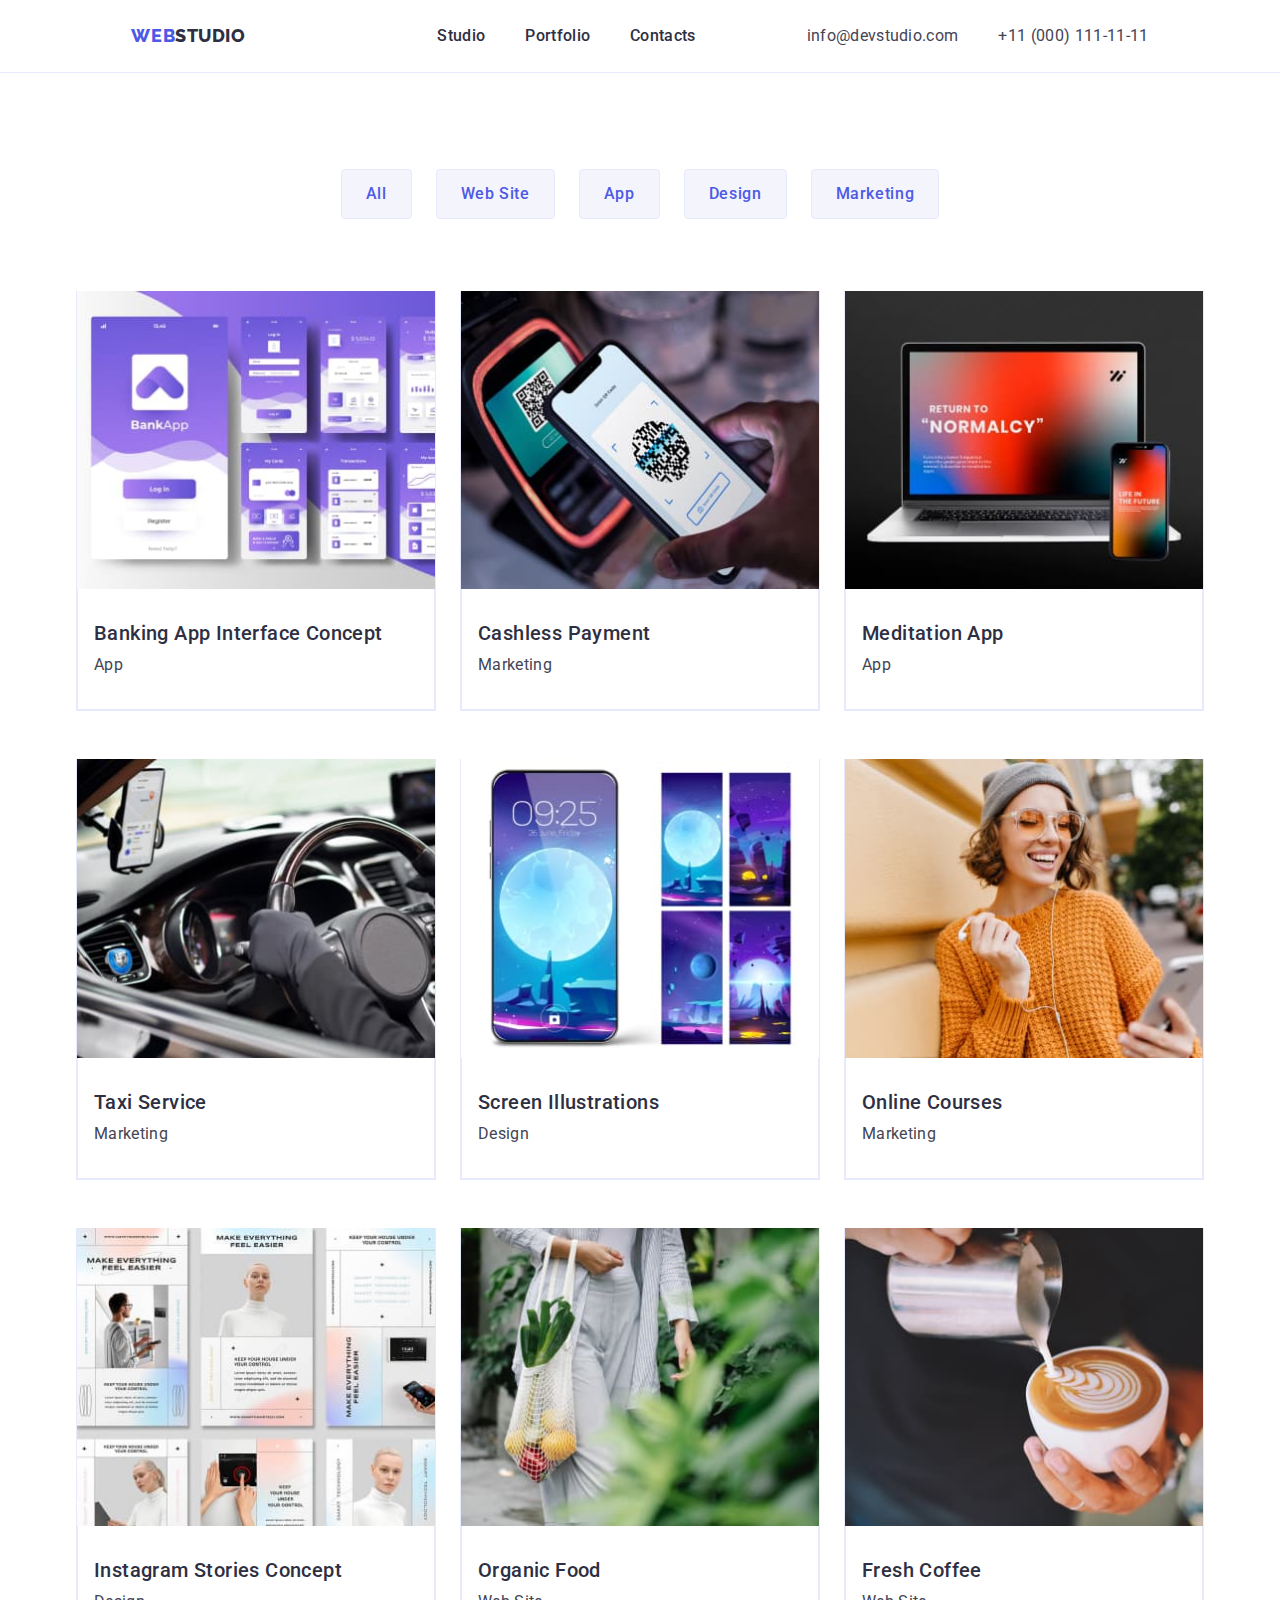
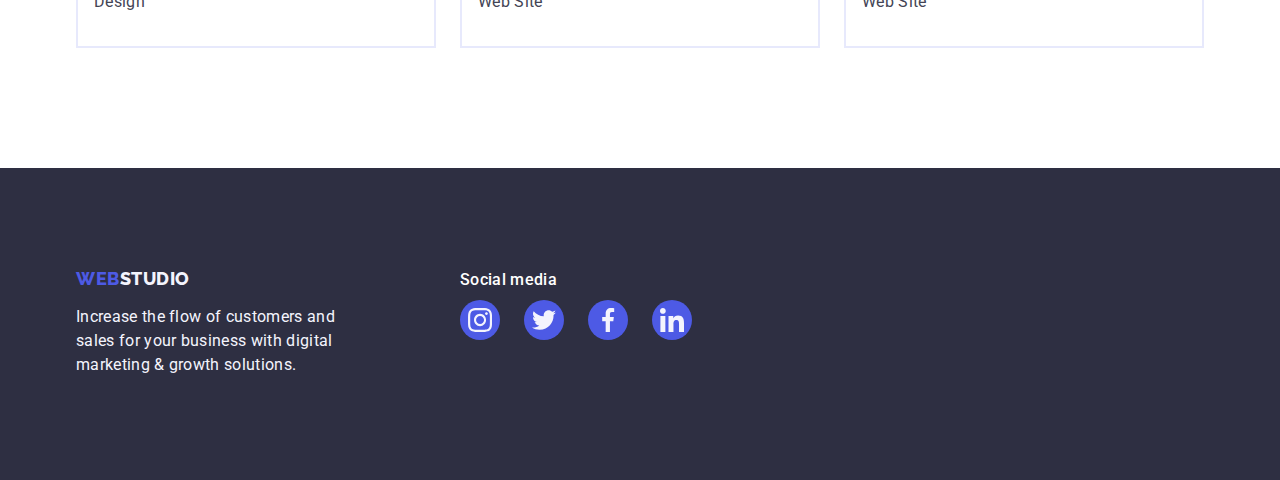
==== portfolio.html @ 3c9be1c3 "update-index.html" ====
<!DOCTYPE html>
<html lang="en">
  <head>
    <meta charset="UTF-8" />
    <meta name="viewport" content="width=device-width, initial-scale=1.0" />
    <link
      rel="stylesheet"
      href="https://cdn.jsdelivr.net/npm/modern-normalize@2.0.0/modern-normalize.min.css"
    />
    <link rel="stylesheet" href="./css/styles.css" />
    <link rel="preconnect" href="https://fonts.googleapis.com" />
    <link rel="preconnect" href="https://fonts.gstatic.com" crossorigin />
    <link
      href="https://fonts.googleapis.com/css2?family=Raleway:wght@800&family=Roboto:wght@400;500;700;900&display=swap"
      rel="stylesheet"
    />
    <title>Portfolio</title>
  </head>
  <body>
    <header class="flex-container">
      <div class="container container-flex-one">
        <nav class="flex-nav">
          <a class="logo link flex-logo" href="./index.html"
            >Web<span class="logocolor">Studio</span>
          </a>
          <ul class="list flex-items">
            <li class="list-contact">
              <a class="list-item link" href="./index.html">Studio</a>
            </li>
            <li class="list-contact">
              <a class="list-item link" href="./portfolio.html">Portfolio</a>
            </li>
            <li class="list-contact">
              <a class="list-item link" href="">Contacts</a>
            </li>
          </ul>
        </nav>
        <address class="contact">
          <ul class="list flex-address">
            <li class="list-contact">
              <a class="linkcolor link" href="mailto:info@devstudio.com"
                >info@devstudio.com</a
              >
            </li>
            <li class="list-contact">
              <a class="linkcolor link" href="tel:+110001111111"
                >+11 (000) 111-11-11</a
              >
            </li>
          </ul>
        </address>
      </div>
    </header>
    <main>
      <section class="styles-p">
        <div class="container container-flex-two">
          <h1 class="visually-hidden">Offer</h1>
          <ul class="list flex-p-one">
            <li>
              <button class="btn-p" type="button">All</button>
            </li>
            <li>
              <button class="btn-p" type="button">Web Site</button>
            </li>
            <li>
              <button class="btn-p" type="button">App</button>
            </li>
            <li>
              <button class="btn-p" type="button">Design</button>
            </li>
            <li>
              <button class="btn-p" type="button">Marketing</button>
            </li>
          </ul>
          <ul class="list flex-p-two">
            <li class="flex-p-img">
              <a href="" class="link">
                <img
                  src="./images/bankapp.jpg"
                  alt="Screenshoty aplikacji bankowej"
                  width="360"
                  height="300"
                />

                <div class="div-app">
                  <h2 class="hdr">Banking App Interface Concept</h2>
                  <p class="prg">App</p>
                </div>
              </a>
            </li>
            <li class="flex-p-img">
              <a href="" class="link">
                <img
                  src="./images/cashless.jpg"
                  alt="Płatność telefonem"
                  width="360"
                  height="300"
                />

                <div class="div-app">
                  <h2 class="hdr">Cashless Payment</h2>
                  <p class="prg">Marketing</p>
                </div>
              </a>
            </li>
            <li class="flex-p-img">
              <a href="" class="link">
                <img
                  src="./images/mediapp.jpg"
                  alt="Komputer i telefon z wyświetlonym na ekranie aplikacją do medytacji"
                  width="360"
                  height="300"
                />

                <div class="div-app">
                  <h2 class="hdr">Meditation App</h2>
                  <p class="prg">App</p>
                </div>
              </a>
            </li>
            <li class="flex-p-img">
              <a href="" class="link">
                <img
                  src="./images/taxi.jpg"
                  alt="Zdjęcie kokpitu samochodu"
                  width="360"
                  height="300"
                />

                <div class="div-app">
                  <h2 class="hdr">Taxi Service</h2>
                  <p class="prg">Marketing</p>
                </div>
              </a>
            </li>
            <li class="flex-p-img">
              <a href="" class="link">
                <img
                  src="./images/screen-ilu.jpg"
                  alt="Telefon z kilkoma ekranami wizualizującymi różne wyświetlenia ekranu"
                  width="360"
                  height="300"
                />
                <div class="div-app">
                  <h2 class="hdr">Screen Illustrations</h2>
                  <p class="prg">Design</p>
                </div>
              </a>
            </li>
            <li class="flex-p-img">
              <a href="" class="link">
                <img
                  src="./images/online-course.jpg"
                  alt="Kobieta ze słuchawkami w uszach i telefonem w ręku"
                  width="360"
                  height="300"
                />

                <div class="div-app">
                  <h2 class="hdr">Online Courses</h2>
                  <p class="prg">Marketing</p>
                </div>
              </a>
            </li>
            <li class="flex-p-img">
              <a href="" class="link">
                <img
                  src="./images/insta-stories.jpg"
                  alt="Instagram stories"
                  width="360"
                  height="300"
                />

                <div class="div-app">
                  <h2 class="hdr">Instagram Stories Concept</h2>
                  <p class="prg">Design</p>
                </div>
              </a>
            </li>
            <li class="flex-p-img">
              <a href="" class="link">
                <img
                  src="./images/organic-food.jpg"
                  alt="Kobieta z torbą świeżej żywności"
                  width="360"
                  height="300"
                />

                <div class="div-app">
                  <h2 class="hdr">Organic Food</h2>
                  <p class="prg">Web Site</p>
                </div>
              </a>
            </li>
            <li class="flex-p-img">
              <a href="" class="link">
                <img
                  src="./images/fresh-coffee.jpg"
                  alt="Barista wlewający mleko do filiżanki kawy"
                  width="360"
                  height="300"
                />

                <div class="div-app">
                  <h2 class="hdr">Fresh Coffee</h2>
                  <p class="prg">Web Site</p>
                </div>
              </a>
            </li>
          </ul>
        </div>
      </section>
    </main>
    <footer class="bgd footer">
      <div class="container">
        <div class="flex-footer">
          <div class="flex-footer-one">
            <a class="logo link block-footer" href="index.html"
              >Web<span class="ft-logo">Studio</span>
            </a>
            <p class="footer-prg">
              Increase the flow of customers and sales for your business with
              digital marketing & growth solutions.
            </p>
          </div>
          <div class="flex-footer-one">
            <div class="list-item-f flex-footer-one">
              <p>Social media</p>
              <div class="flex-platform">
                <div class="icons-platform">
                  <svg
                    class="svg-platform"
                    viewBox="0 0 32 32"
                    width="24"
                    height="24"
                  >
                    <use href="./images/icons/icons.svg#icon-instagram"></use>
                  </svg>
                </div>
                <div class="icons-platform">
                  <svg
                    class="svg-platform"
                    viewBox="0 0 32 32"
                    width="24"
                    height="24"
                  >
                    <use href="./images/icons/icons.svg#icon-twitter"></use>
                  </svg>
                </div>
                <div class="icons-platform">
                  <svg
                    class="svg-platform"
                    viewBox="0 0 32 32"
                    width="24"
                    height="24"
                  >
                    <use href="./images/icons/icons.svg#icon-facebook"></use>
                  </svg>
                </div>
                <div class="icons-platform">
                  <svg
                    class="svg-platform"
                    viewBox="0 0 32 32"
                    width="24"
                    height="24"
                  >
                    <use href="./images/icons/icons.svg#icon-linkedin"></use>
                  </svg>
                </div>
              </div>
            </div>
          </div>
        </div>
      </div>
    </footer>
  </body>
</html>
---- css/styles.css ----
* {
    margin: 0;
    padding: 0;
    box-sizing: border-box;
}
:root {
    --color-text: #4d5ae5;
    --color-background: #F4F4FD;
    --body-color: #434455;
    --header-color: #2e2f42;
    --focus-hover: #404BBF;
    --white-color: #FFFFFF;
    --button-color: #E7E9FC;
    --icon-color: #8E8F99;
}
body {
    font-family: "Roboto", sans-serif;
    color: var(--body-color);
    background-color: var(--white-color);
    font-size: 16px;
    line-height: 1.5;
}
img {
    display: block;
    max-width: 100%;
    height: auto;
}

button {
    cursor: pointer;
    border: none;
    border-radius: 4px;
}

ul,
ol {
    list-style: none;
    margin: 0;
    padding-left: 0;
}
header {
    background-color: var(--white-color);
}
a {
    font-size: 12px;
    line-height: 1.3;
    text-decoration: none;
}
section {
    padding-top: 120px;
    padding-bottom: 120px;
}
.list {
    background-color: var(--white-color);
    text-decoration: none;
    list-style: none; }
.header-low {
    font-size: 36px;
    line-height: 1.11;
    text-align: center;
    letter-spacing: 0.02em;
    text-transform: capitalize;
    color: var(--header-color);
    margin-bottom: 72px;
}
.headerstyl {
    font-size: 56px;
    line-height: 1.07;
    text-align: center;
    justify-content: center;
    letter-spacing: 0.02em;
    color: var(--white-color);
    max-width: 496px;
    height: auto;
    padding-bottom: 48px;

}
.bgn-team {
    background-color: var(--color-background);
}
li {
    color: var(--header-color);
    font-size: 12px;
}

.btn-p {
    font-weight: 500;
    font-size: 16px;
    line-height: 1.5;
    letter-spacing: 0.04em;
    cursor: pointer;
    font-family: "Roboto", sans-serif;
    padding: 12px 24px;
    border: 1px solid var(--button-color);
    border-radius: 4px;
    background-color: var(--color-background);
    color: var(--color-text);
}
.btn-first {
    display: block;
    align-items: center;
    justify-content: center;
    min-width: 169px;
    height: 56px;
    font-weight: 500;
    background-color: var(--color-text);
    font-size: 16px;
    line-height: 1.5;
    letter-spacing: 0.04em;
    padding: 16px 32px;
    border: none;
    border-radius: 4px;
    color: var(--white-color);
    cursor: pointer;
    font-family: "Roboto", sans-serif;
}
.btn-first:hover, .btn-first:focus {
    color: var(--white-color);
    background-color: var(--focus-hover);
}

.btn-p:hover, .btn-p:focus {
    color: var(--white-color);
    background-color: var(--focus-hover);
    border: 1px solid transparent;
}
.btn-first-p {
    background-color: var(--color-text);
    color: var(--white-color);
    border: 1px solid var(--color-text);
    border-radius: 4px;
    box-shadow: 0px 2px 2px 0px #0000001F;
    box-shadow: 0px 2px 1px 0px #00000014;
    box-shadow: 0px 3px 1px 0px #0000001A;
}
.link {
    text-decoration: none;
}
a.link:hover, a.link:focus {
    color: var(--focus-hover);
}
 
.linkcolor {
    color: var(--body-color);
    font-family: 'Roboto', sans-serif;
    font-weight: 400;
    font-size: 16px;
    line-height: 1.5;
    letter-spacing: 0.02em;
}
.contact {
    font-style: normal;
}
.logocolor {
    color: var(--header-color);
}
.bgd {
    background-color: var(--header-color);
    color: var(--color-white);
    text-decoration: none;
    height: 312px;
}
.bgd-img {
    background-image: linear-gradient(rgba(46, 47, 66, 0.7), rgba(46, 47, 66, 0.7)), url(../images/people-office.jpg); 
    background-repeat: no-repeat;
    background-position: center;
    background-size: cover;
    max-width: 1440px;
    margin: 0 auto;
}
.logo {
    padding-right: 76px;
    font-family: 'Raleway', sans-serif;
    font-weight: 800;
    font-size: 18px;
    line-height: 1.17;
    letter-spacing: 0.03em;
    text-transform: uppercase;
    color: var(--color-text);
}

.list-item {
    font-family: 'Roboto', sans-serif;
    font-weight: 500;
    font-size: 16px;
    line-height: 1.5;
    letter-spacing: 0.02em;
    color: var(--header-color);
    padding: 24px 0;
}
.list-item-f {
    font-family: 'Roboto', sans-serif;
    font-weight: 500;
    font-size: 16px;
    line-height: 1.5;
    letter-spacing: 0.02em;
    color: var(--white-color);
    padding: 24px 0;
}
.hdr {
    font-weight: 500;
    font-size: 20px;
    line-height: 1.2;
    letter-spacing: 0.02em;
    color: var(--header-color);
    margin-bottom: 8px;
}
.prg {
    font-size: 16px;
    line-height: 1.5;
    letter-spacing: 0.02em;
    color: var(--body-color);
    margin: 0;
}
.ft-logo {
    color: var(--color-background);
}
.logo.id {
    font-family: "Raleway", sans-serif;
    font-weight: 800;
    font-size: 18px;
    line-height: 1.17;
    letter-spacing: 0.03em;
    color: var(--color-text)
}
.footer-prg {
    line-height: 1.5;
    color: var(--color-background);
    letter-spacing: 0.02em;
    max-width: 264px;
}
.bgr-white {
    background-color: var(--white-color);
    text-align: center;
}
.list-contact {
    padding: 24px 0;
}
.list-goals {
    width: calc((100%-72px)/4)
}
.visually-hidden {
    position: absolute;
    max-width: 1px;
    height: 1px;
    margin: -1px;
    border: 0;
    padding: 0;
    white-space: nowrap;
    clip-path: inset(100%);
    clip: rect(0 0 0 0);
    overflow: hidden;
}
.styles-p {
    padding: 96px 0 120px 0;
}
.flex-container {
    border-bottom: 1px solid #E7E9FC;
}
.container { 
    width: 1158px;
    margin: 0 auto;
    padding: 0 15px;
}
.container-flex-one {
    display: flex;
    justify-content: space-around;
}
.container-flex-two {
        display: flex;
        flex-direction: column;
        justify-content: center;
        align-items: center;
}
.block-footer {
    display: inline-block;
    margin-bottom: 16px;
}
.flex-nav {
    display: flex;
    justify-content: space-evenly;
    align-items: center;
    gap: 40px;
}
.flex-logo {
    margin-right: 76px;
}
.flex-items {
    display: flex;
    gap: 40px;
}
.flex-address {
    display: flex;
    gap: 40px;
}

.flex-one {
    display: flex;
    flex-direction: column;
    justify-content: center;
    align-items: center;
    width: auto;
    height: 600px;
    padding: 188px 0;
} 
.flex-two {
    display: flex;
    flex-direction: column;
    justify-content: center;
    align-items: center;
    margin: 0px 90px 120px 90px;

}
.flex-three {
    display: flex;
    width: auto;
    height: 104px;
    align-items: flex-start;
    gap: 24px;
}
.flex-four {
    display: flex;
    flex-direction: column;
    justify-content: center;
    align-items: center;
    width: auto;
    padding-top: 0;

}
.flex-img {
    display: flex;
    align-items: center;
    justify-content: center;
    gap: 24px;
}
.flex-img-rtv {
    width: calc((100% - 48px) / 3)
}

.flex-fife {
    display: flex;
    flex-direction: column;
    justify-content: center;
    align-items: center;
    width: auto;
    height: 732px;
}
.flex-team {
    display: flex;
    align-items: center;
    justify-content: center;
    flex-wrap: wrap;
    margin: 0px;
    background-color: var(--color-background);
    gap: 24px;

}
.flex-person {
    display: flex;
    flex-direction: column;
    align-items: center;
    border-radius: 0px 0px 4px 4px;
    width: 264px;
    background-color: var(--white-color);
    box-shadow: 0px 1px 6px rgba(46, 47, 66, 0.08),
            0px 1px 1px rgba(46, 47, 66, 0.16),
            0px 2px 1px rgba(46, 47, 66, 0.08);
}
.div-person {
    display: flex;
    flex-direction: column;
    justify-content: center;
    align-items: center;
    padding: 32px 0;
}
.footer {
    padding: 100px 0;
}
.flex-p-one {
    display: flex;
    justify-content: center;
    align-items: center;
    margin-bottom: 72px;
    gap: 24px;
}

.flex-li:last-child {
    margin-right: 0px;
}
.flex-one:last-child {
    padding: 16px 32px 16px 32px;
    border: 1px solid var(--button-color);
    border-radius: 4px;
    background-color: var(--color-text);
    margin-right: 24px;
}
.flex-p-two {
    display: flex;
    flex-wrap: wrap;
    column-gap: 24px;
    row-gap: 48px;

}
.flex-p-img {
    display: flex;
    flex-direction: column;
    align-items: center;
    border: 1px solid var(--button-color);
    border-top: none;
    width: calc((100% - 48px) / 3);
    height: auto;
    background-color: var(--white-color);
}
.flex-a-p {
    padding-top: 44px;
    padding-bottom: 44px;
}
.div-app {
    display: flex;
    flex-direction: column;
    align-items: flex-start;
    justify-content: center;
    padding: 32px 16px;
    border: 1px solid var(--button-color);
    border-top: none;
}
.section-p {
    padding: 96px 0 120px 0;
}
.icons-atut {
    display: flex;
    justify-content: center;
    align-items: center;
    padding: 24px 0;
    background-color: var(--color-background);
    border-radius: 4px;
    margin-bottom: 8px;
}
.svg-atut {
    display: block;
    margin: auto;

}

.flex-platform {
    display: flex;
    justify-content: space-between;
    align-items: center;
    gap: 24px;
    padding-top: 8px
}
.icons-platform {
    background-color: var(--color-text);
    border-radius: 50%;
    width: 40px;
    height: 40px;
    display: flex;
    justify-content: center;
    align-items: center;    
}
.icons-costumers {
    border: 1px solid var(--icon-color);
    border-radius: 4%;
    width: 168px;
    height: 88px;
    display: flex;
    justify-content: center;
    align-items: center;
}

.flex-footer {
    display: flex;
    gap: 120px;
}
.flex-footer-one {
    display: flex;
    flex-direction: column;
    justify-content: flex-start;
    padding-top: 0;
    
}
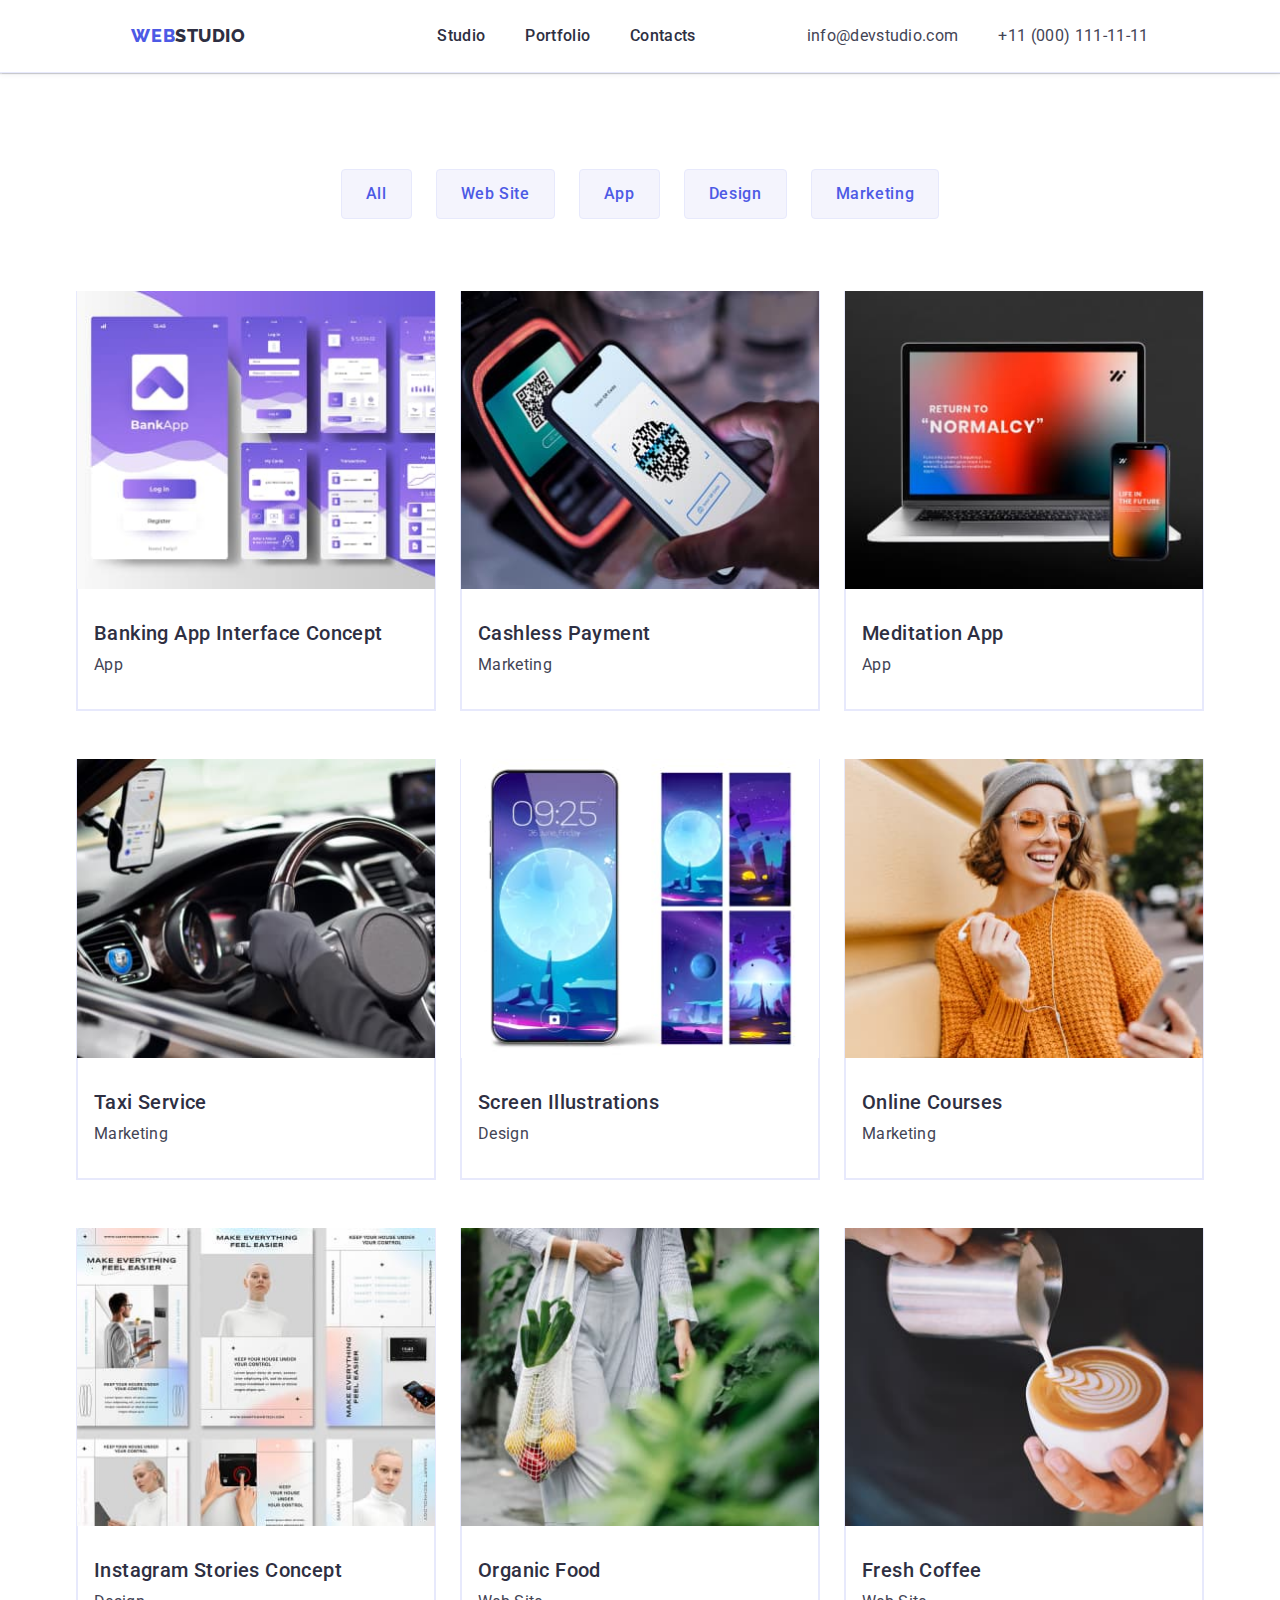
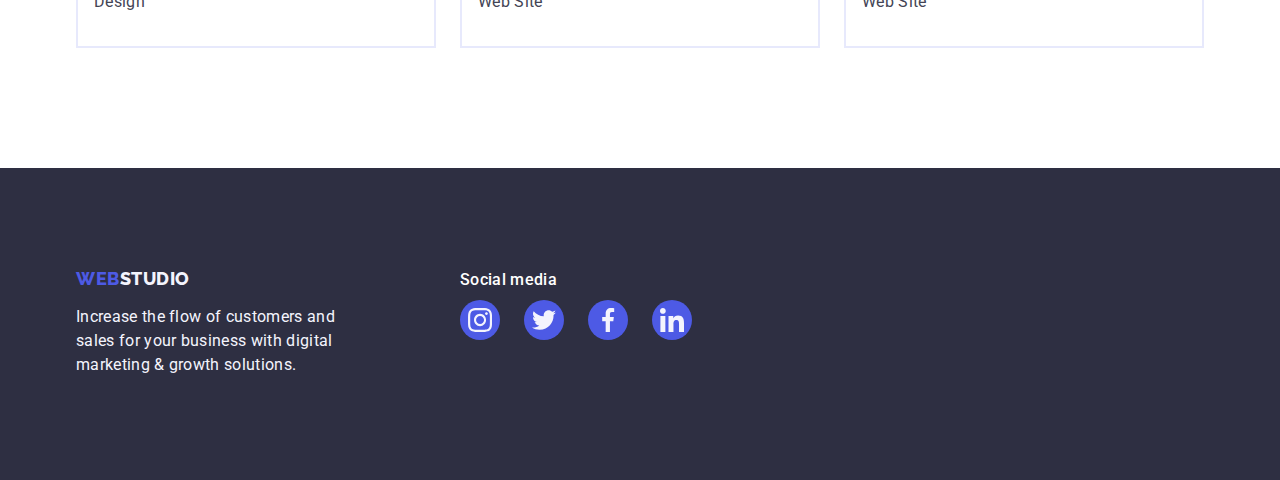
==== commit 981b9462: "update-index.html" ====
--- a/portfolio.html
+++ b/portfolio.html
@@ -234,37 +234,37 @@
                     width="24"
                     height="24"
                   >
-                    <use href="./images/icons/icons.svg#icon-instagram"></use>
-                  </svg>
-                </div>
-                <div class="icons-platform">
-                  <svg
-                    class="svg-platform"
-                    viewBox="0 0 32 32"
-                    width="24"
-                    height="24"
-                  >
-                    <use href="./images/icons/icons.svg#icon-twitter"></use>
-                  </svg>
-                </div>
-                <div class="icons-platform">
-                  <svg
-                    class="svg-platform"
-                    viewBox="0 0 32 32"
-                    width="24"
-                    height="24"
-                  >
-                    <use href="./images/icons/icons.svg#icon-facebook"></use>
-                  </svg>
-                </div>
-                <div class="icons-platform">
-                  <svg
-                    class="svg-platform"
-                    viewBox="0 0 32 32"
-                    width="24"
-                    height="24"
-                  >
-                    <use href="./images/icons/icons.svg#icon-linkedin"></use>
+                    <use href="./images/icons.svg#icon-instagram"></use>
+                  </svg>
+                </div>
+                <div class="icons-platform">
+                  <svg
+                    class="svg-platform"
+                    viewBox="0 0 32 32"
+                    width="24"
+                    height="24"
+                  >
+                    <use href="./images/icons.svg#icon-twitter"></use>
+                  </svg>
+                </div>
+                <div class="icons-platform">
+                  <svg
+                    class="svg-platform"
+                    viewBox="0 0 32 32"
+                    width="24"
+                    height="24"
+                  >
+                    <use href="./images/icons.svg#icon-facebook"></use>
+                  </svg>
+                </div>
+                <div class="icons-platform">
+                  <svg
+                    class="svg-platform"
+                    viewBox="0 0 32 32"
+                    width="24"
+                    height="24"
+                  >
+                    <use href="./images/icons.svg#icon-linkedin"></use>
                   </svg>
                 </div>
               </div>
--- a/css/styles.css
+++ b/css/styles.css
@@ -256,6 +256,9 @@
 }
 .flex-container {
     border-bottom: 1px solid #E7E9FC;
+    box-shadow: 2px 1px rgba(46, 47, 66, 0.08),
+        0px 1px 1px rgba(46, 47, 66, 0.16),
+        0px 1px 6px rgba(46, 47, 66, 0.08);
 }
 .container { 
     width: 1158px;
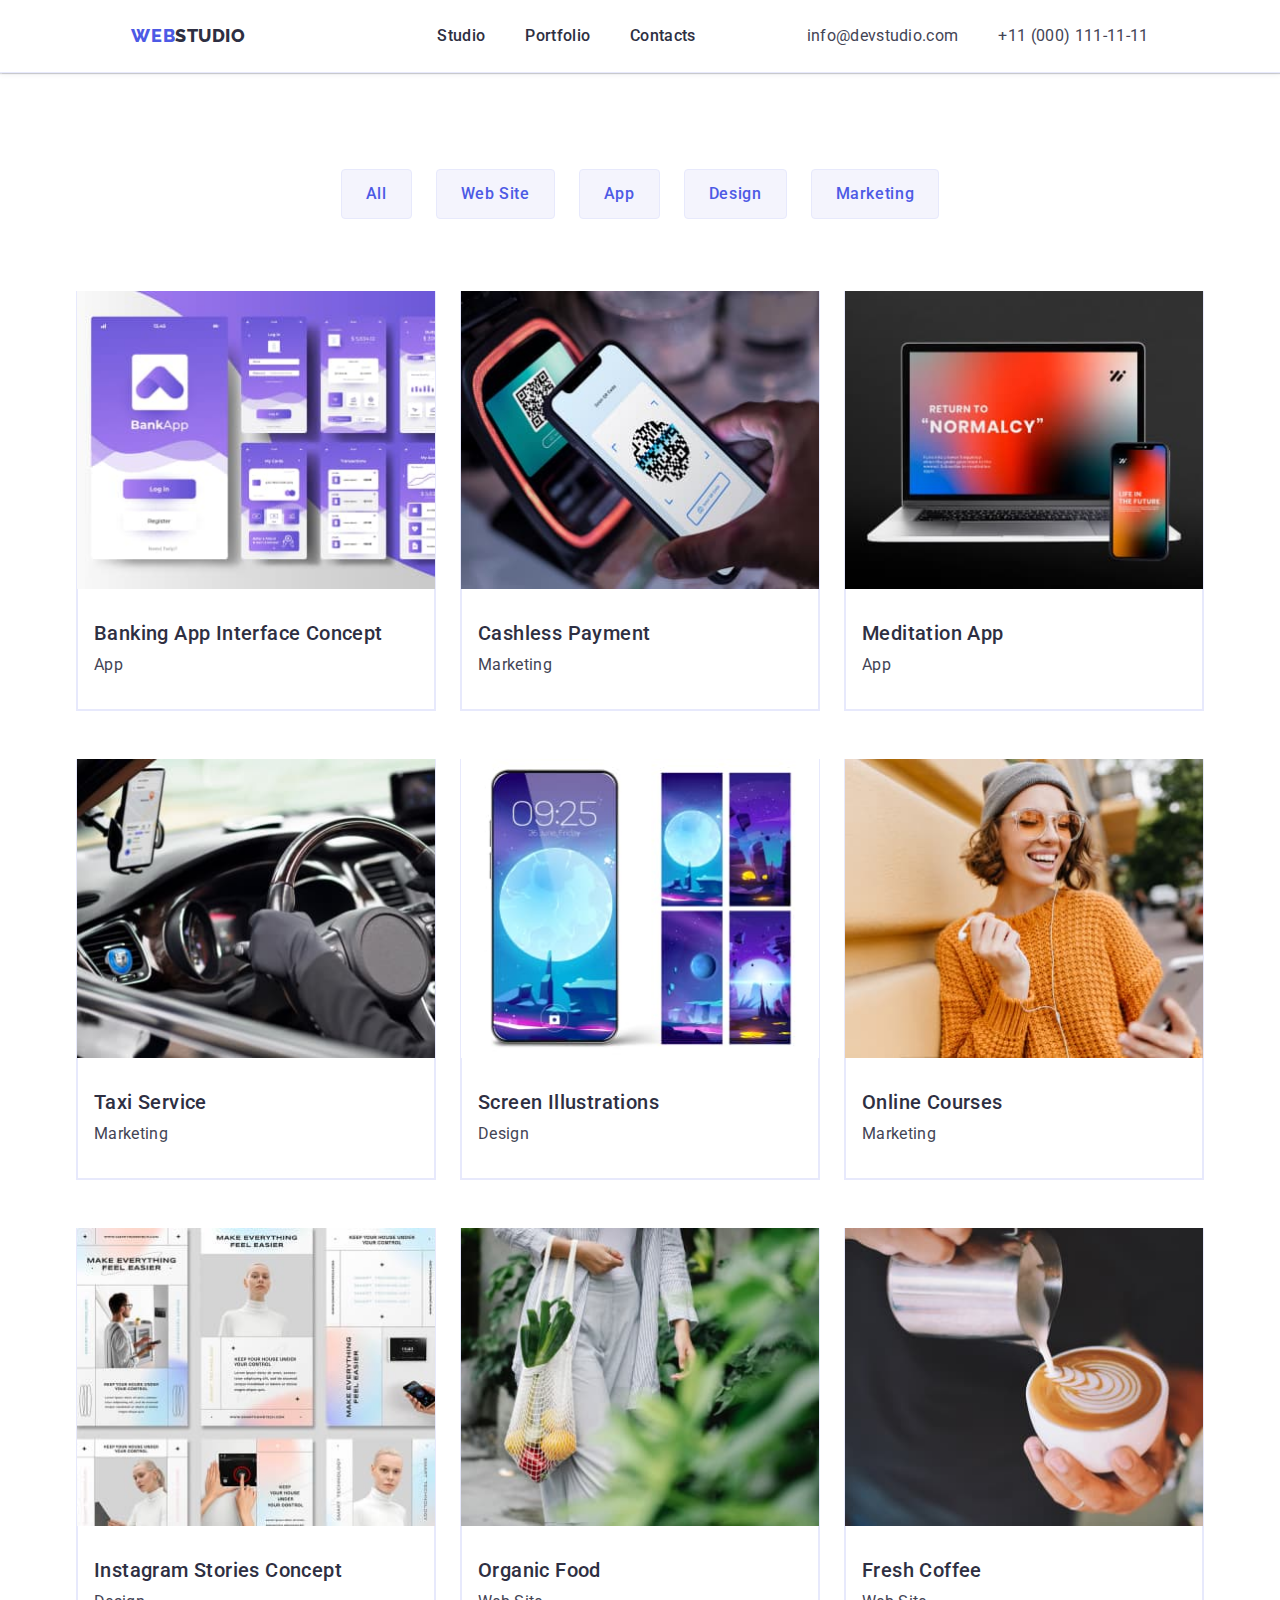
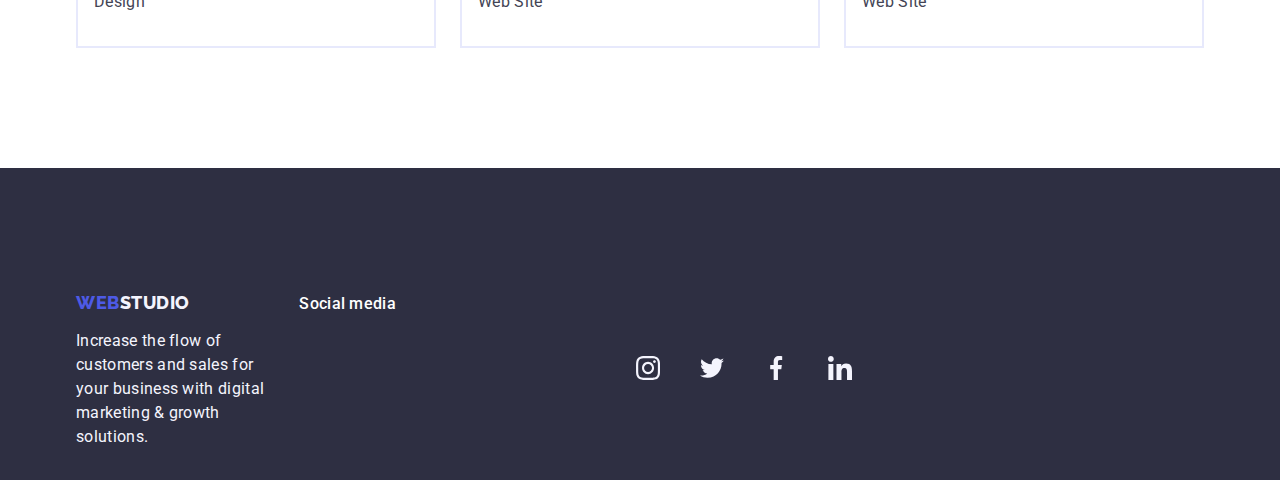
==== commit 8f984a70: "update-index.html" ====
--- a/portfolio.html
+++ b/portfolio.html
@@ -212,64 +212,41 @@
       </section>
     </main>
     <footer class="bgd footer">
-      <div class="container">
-        <div class="flex-footer">
-          <div class="flex-footer-one">
-            <a class="logo link block-footer" href="index.html"
-              >Web<span class="ft-logo">Studio</span>
-            </a>
-            <p class="footer-prg">
-              Increase the flow of customers and sales for your business with
-              digital marketing & growth solutions.
-            </p>
-          </div>
-          <div class="flex-footer-one">
-            <div class="list-item-f flex-footer-one">
-              <p>Social media</p>
-              <div class="flex-platform">
-                <div class="icons-platform">
-                  <svg
-                    class="svg-platform"
-                    viewBox="0 0 32 32"
-                    width="24"
-                    height="24"
-                  >
-                    <use href="./images/icons.svg#icon-instagram"></use>
-                  </svg>
-                </div>
-                <div class="icons-platform">
-                  <svg
-                    class="svg-platform"
-                    viewBox="0 0 32 32"
-                    width="24"
-                    height="24"
-                  >
-                    <use href="./images/icons.svg#icon-twitter"></use>
-                  </svg>
-                </div>
-                <div class="icons-platform">
-                  <svg
-                    class="svg-platform"
-                    viewBox="0 0 32 32"
-                    width="24"
-                    height="24"
-                  >
-                    <use href="./images/icons.svg#icon-facebook"></use>
-                  </svg>
-                </div>
-                <div class="icons-platform">
-                  <svg
-                    class="svg-platform"
-                    viewBox="0 0 32 32"
-                    width="24"
-                    height="24"
-                  >
-                    <use href="./images/icons.svg#icon-linkedin"></use>
-                  </svg>
-                </div>
-              </div>
-            </div>
-          </div>
+      <div class="container flex-footer">
+        <div class="flex-footer-one">
+          <a class="logo link block-footer" href="index.html"
+            >Web<span class="ft-logo">Studio</span>
+          </a>
+          <p class="footer-prg">
+            Increase the flow of customers and sales for your business with
+            digital marketing & growth solutions.
+          </p>
+        </div>
+        <div class="container">
+          <p class="list-item-f">Social media</p>
+          <ul class="flex-platform">
+            <li class="icons-platform">
+              <svg viewBox="0 0 32 32" width="24" height="24">
+                <use href="./images/icons.svg#icon-instagram"></use>
+              </svg>
+            </li>
+
+            <li class="icons-platform">
+              <svg viewBox="0 0 32 32" width="24" height="24">
+                <use href="./images/icons.svg#icon-twitter"></use>
+              </svg>
+            </li>
+            <li class="icons-platform">
+              <svg viewBox="0 0 32 32" width="24" height="24">
+                <use href="./images/icons.svg#icon-facebook"></use>
+              </svg>
+            </li>
+            <li class="icons-platform">
+              <svg viewBox="0 0 32 32" width="24" height="24">
+                <use href="./images/icons.svg#icon-linkedin"></use>
+              </svg>
+            </li>
+          </ul>
         </div>
       </div>
     </footer>
--- a/css/styles.css
+++ b/css/styles.css
@@ -123,6 +123,9 @@
     color: var(--white-color);
     background-color: var(--focus-hover);
     border: 1px solid transparent;
+    box-shadow: 0px 3px 1px rgba(0, 0, 0, 0.1),
+        0px 2px 1px rgba(0, 0, 0, 0.08),
+        0px 2px 2px rgba(0, 0, 0, 0.12);;
 }
 .btn-first-p {
     background-color: var(--color-text);
@@ -138,6 +141,9 @@
 }
 a.link:hover, a.link:focus {
     color: var(--focus-hover);
+    box-shadow: 0px 1px 6px rgba(46, 47, 66, 0.08),
+        0px 1px 1px rgba(46, 47, 66, 0.16),
+        0px 2px 1px rgba(46, 47, 66, 0.08);;
 }
  
 .linkcolor {
@@ -447,19 +453,34 @@
 
 .flex-platform {
     display: flex;
-    justify-content: space-between;
+    justify-content: center;
     align-items: center;
     gap: 24px;
     padding-top: 8px
 }
 .icons-platform {
+    
+    
+    width: 40px;
+    height: 40px;
+    display: flex;
+    justify-content: center;
+    align-items: center;    
+}
+.web-icon {
+    width: 100%;
+    height: 100%;
     background-color: var(--color-text);
     border-radius: 50%;
-    width: 40px;
-    height: 40px;
-    display: flex;
-    justify-content: center;
-    align-items: center;    
+    display: flex;
+    align-items: center;
+    justify-content: center;
+}
+.web-icon:hover, .web-icon:focus {
+    background-color: var(--focus-hover);
+}
+.svg-platform {
+    fill: var(--color-background)
 }
 .icons-costumers {
     border: 1px solid var(--icon-color);
@@ -470,15 +491,30 @@
     justify-content: center;
     align-items: center;
 }
-
+.web-customers {
+    width: 100%;
+    height: 100%;
+    color: var(--icon-color);
+    border: 1px solid var(--icon-color);
+    border-radius: 4px;
+    display: flex;
+    justify-content: center;
+    align-items: center;
+}
+.web-customers:hover, .web-customers:focus{
+    border-color: var(--focus-hover);
+    color: var(--focus-hover);
+}
+.svg-customer {
+    fill: currentColor;
+}
 .flex-footer {
     display: flex;
+    align-items: baseline;
+}
+.container-footer {
+
+}
+.flex-footer-one {
     gap: 120px;
-}
-.flex-footer-one {
-    display: flex;
-    flex-direction: column;
-    justify-content: flex-start;
-    padding-top: 0;
-    
 }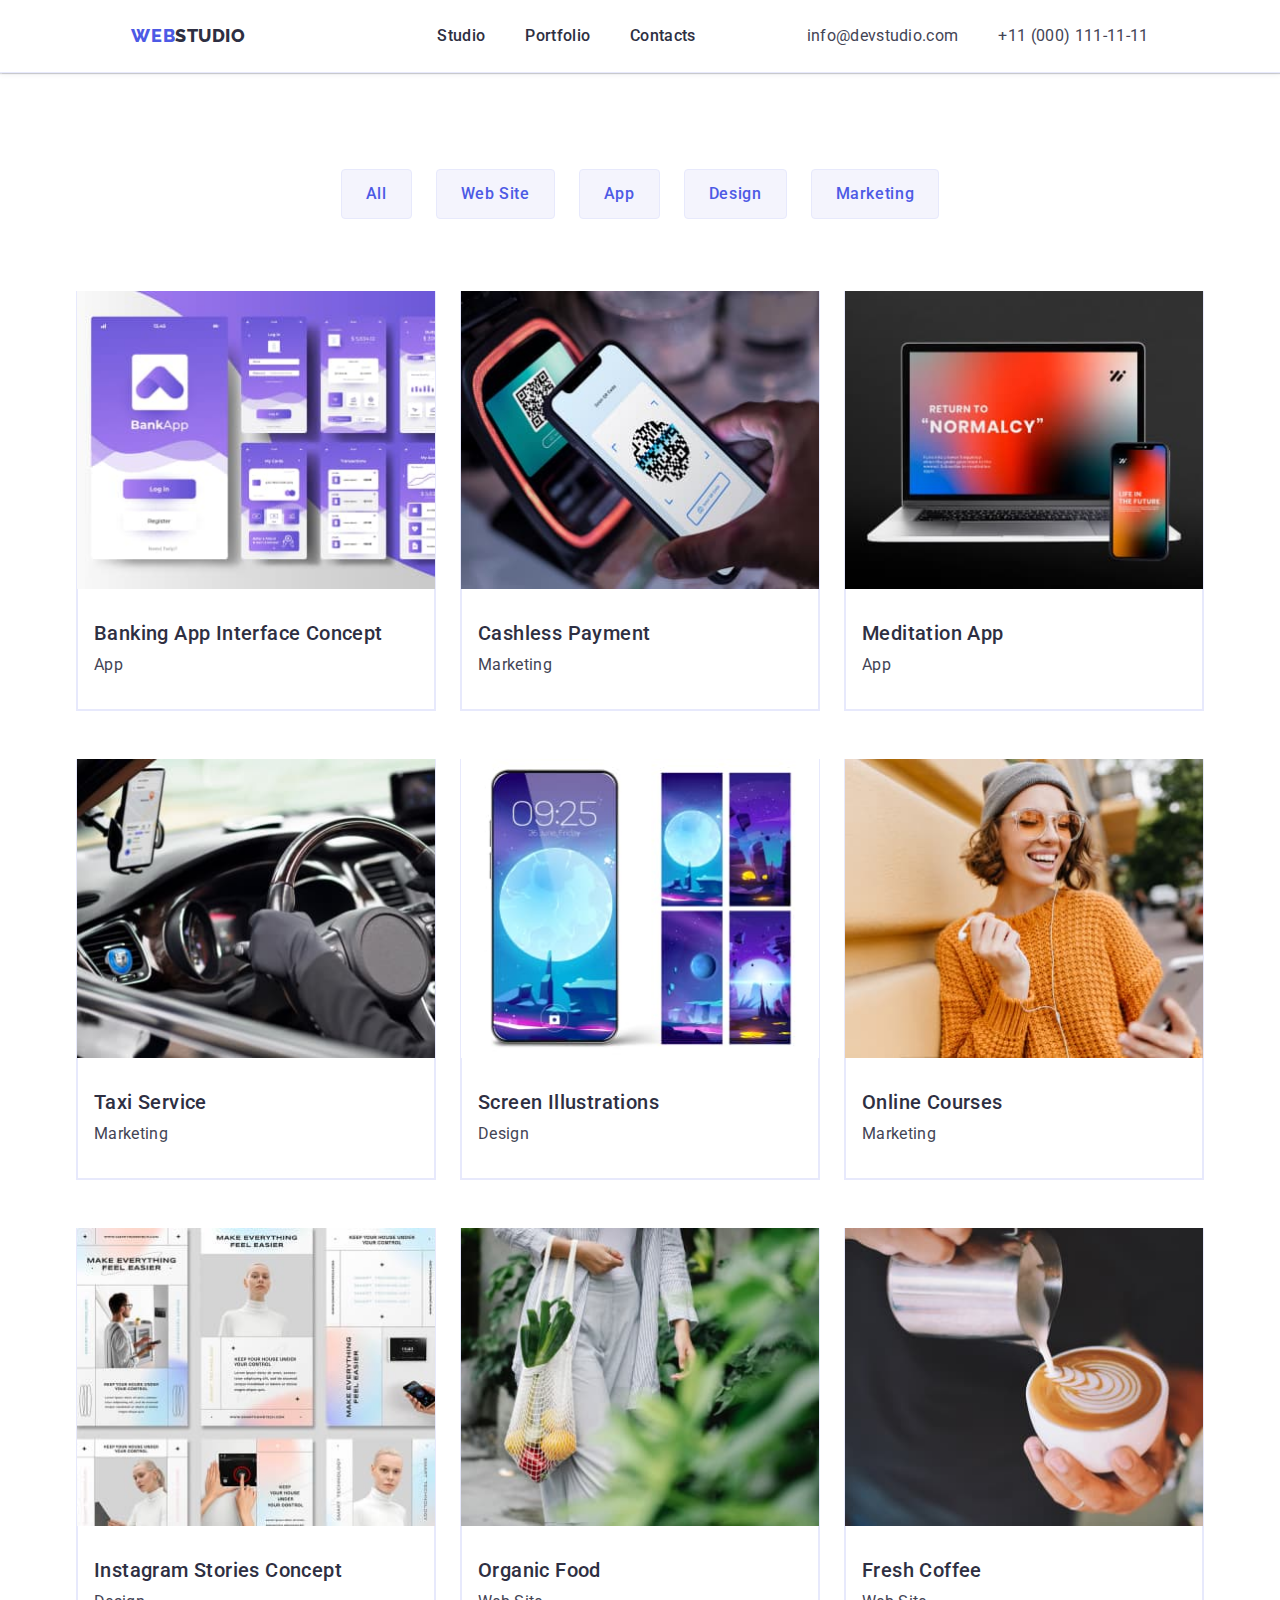
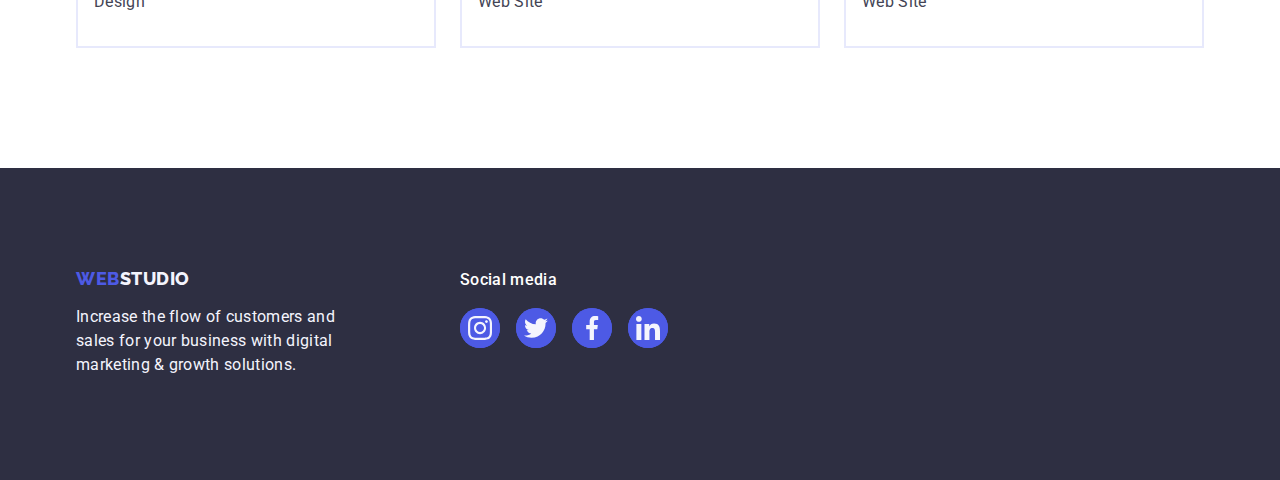
==== commit 9c57cfac: "update-index.html" ====
--- a/portfolio.html
+++ b/portfolio.html
@@ -213,7 +213,7 @@
     </main>
     <footer class="bgd footer">
       <div class="container flex-footer">
-        <div class="flex-footer-one">
+        <div>
           <a class="logo link block-footer" href="index.html"
             >Web<span class="ft-logo">Studio</span>
           </a>
@@ -222,29 +222,37 @@
             digital marketing & growth solutions.
           </p>
         </div>
-        <div class="container">
+        <div class="">
           <p class="list-item-f">Social media</p>
-          <ul class="flex-platform">
-            <li class="icons-platform">
-              <svg viewBox="0 0 32 32" width="24" height="24">
-                <use href="./images/icons.svg#icon-instagram"></use>
-              </svg>
-            </li>
-
-            <li class="icons-platform">
-              <svg viewBox="0 0 32 32" width="24" height="24">
-                <use href="./images/icons.svg#icon-twitter"></use>
-              </svg>
-            </li>
-            <li class="icons-platform">
-              <svg viewBox="0 0 32 32" width="24" height="24">
-                <use href="./images/icons.svg#icon-facebook"></use>
-              </svg>
-            </li>
-            <li class="icons-platform">
-              <svg viewBox="0 0 32 32" width="24" height="24">
-                <use href="./images/icons.svg#icon-linkedin"></use>
-              </svg>
+          <ul class="platforms-footer">
+            <li class="icons-footer">
+              <a href="#" class="web-icon">
+                <svg viewBox="0 0 32 32" width="24" height="24">
+                  <use href="./images/icons.svg#icon-instagram"></use>
+                </svg>
+              </a>
+            </li>
+
+            <li class="icons-footer">
+              <a href="#" class="web-icon">
+                <svg viewBox="0 0 32 32" width="24" height="24">
+                  <use href="./images/icons.svg#icon-twitter"></use>
+                </svg>
+              </a>
+            </li>
+            <li class="icons-footer">
+              <a href="#" class="web-icon">
+                <svg viewBox="0 0 32 32" width="24" height="24">
+                  <use href="./images/icons.svg#icon-facebook"></use>
+                </svg>
+              </a>
+            </li>
+            <li class="icons-footer">
+              <a href="#" class="web-icon">
+                <svg viewBox="0 0 32 32" width="24" height="24">
+                  <use href="./images/icons.svg#icon-linkedin"></use>
+                </svg>
+              </a>
             </li>
           </ul>
         </div>
--- a/css/styles.css
+++ b/css/styles.css
@@ -201,7 +201,7 @@
     line-height: 1.5;
     letter-spacing: 0.02em;
     color: var(--white-color);
-    padding: 24px 0;
+    margin-bottom: 16px;
 }
 .hdr {
     font-weight: 500;
@@ -455,17 +455,16 @@
     display: flex;
     justify-content: center;
     align-items: center;
+    padding-top: 8px;
     gap: 24px;
-    padding-top: 8px
 }
 .icons-platform {
-    
-    
     width: 40px;
     height: 40px;
     display: flex;
     justify-content: center;
     align-items: center;    
+    gap: 16px;
 }
 .web-icon {
     width: 100%;
@@ -483,6 +482,8 @@
     fill: var(--color-background)
 }
 .icons-costumers {
+    width: 100%;
+    height: 100%;
     border: 1px solid var(--icon-color);
     border-radius: 4%;
     width: 168px;
@@ -511,10 +512,23 @@
 .flex-footer {
     display: flex;
     align-items: baseline;
-}
-.container-footer {
-
-}
-.flex-footer-one {
     gap: 120px;
+}
+.icons-footer {
+    width: 100%;
+    height: 100%;
+        background-color: var(--color-text);
+        border-radius: 50%;
+        display: flex;
+        align-items: center;
+        justify-self: center;
+            width: 40px;
+                height: 40px;
+}
+.platforms-footer {
+    display: flex;
+
+    gap: 16px;
+
+
 }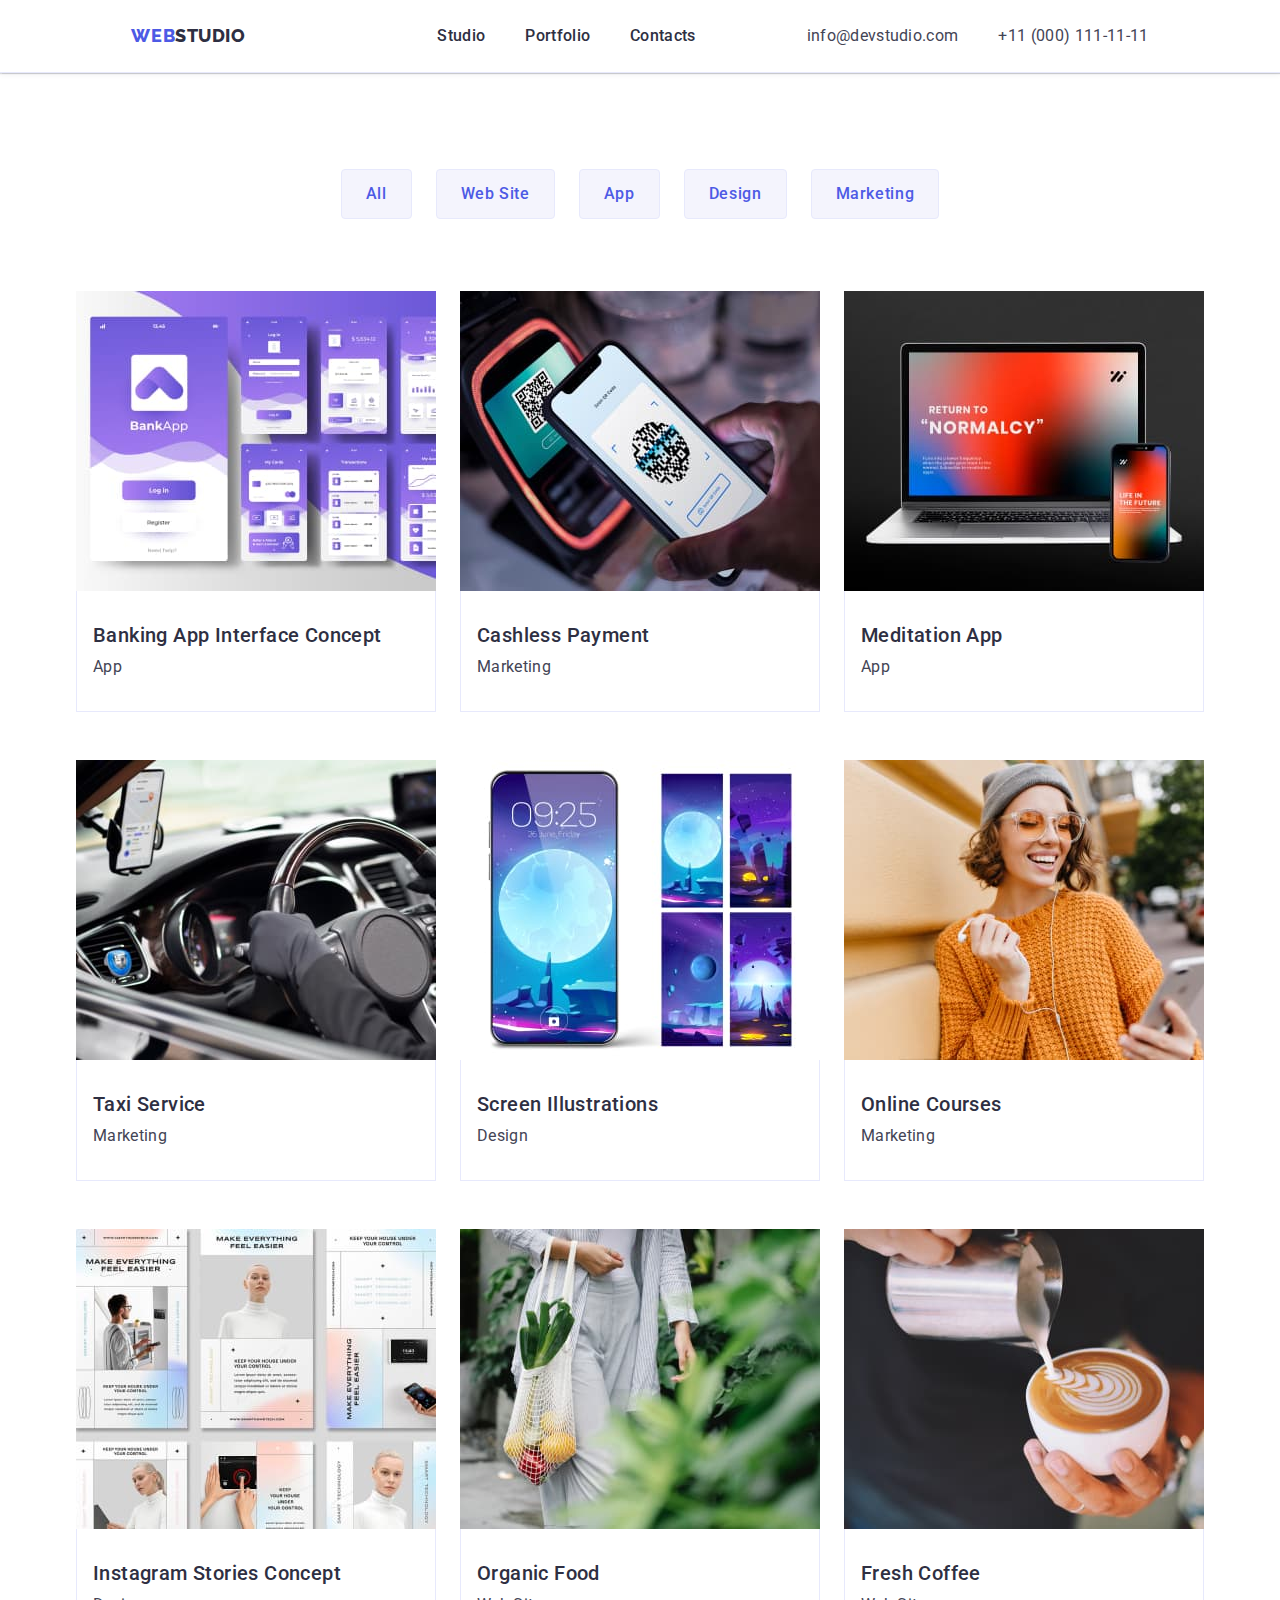
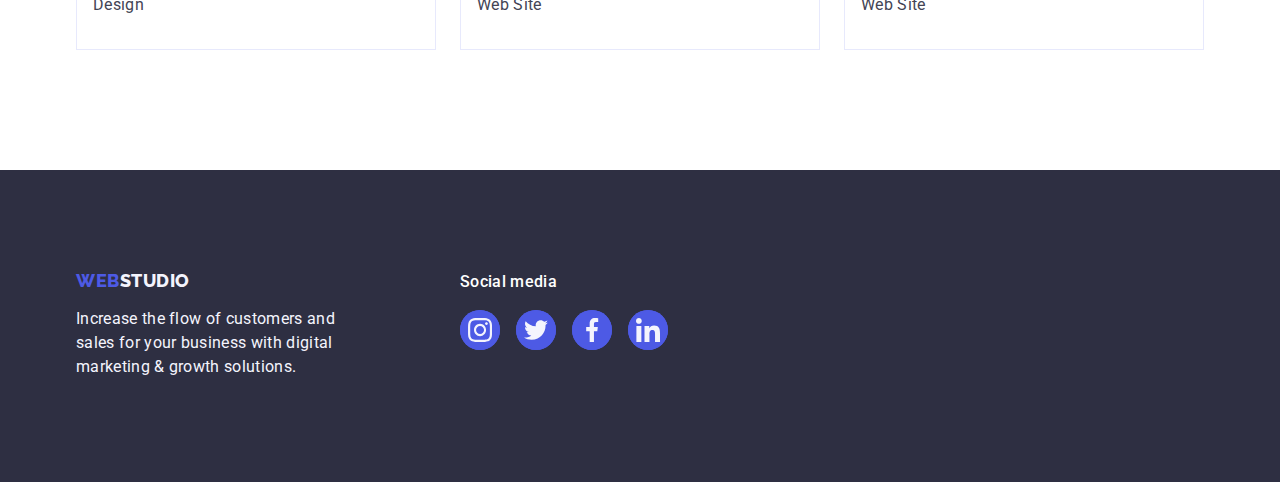
==== commit 3b1813a3: "update-index.html" ====
--- a/portfolio.html
+++ b/portfolio.html
@@ -74,7 +74,7 @@
           </ul>
           <ul class="list flex-p-two">
             <li class="flex-p-img">
-              <a href="" class="link">
+              <a href="" class="link-c">
                 <img
                   src="./images/bankapp.jpg"
                   alt="Screenshoty aplikacji bankowej"
@@ -89,7 +89,7 @@
               </a>
             </li>
             <li class="flex-p-img">
-              <a href="" class="link">
+              <a href="" class="link-c">
                 <img
                   src="./images/cashless.jpg"
                   alt="Płatność telefonem"
@@ -213,7 +213,7 @@
     </main>
     <footer class="bgd footer">
       <div class="container flex-footer">
-        <div>
+        <div class="margin-footer">
           <a class="logo link block-footer" href="index.html"
             >Web<span class="ft-logo">Studio</span>
           </a>
@@ -226,30 +226,50 @@
           <p class="list-item-f">Social media</p>
           <ul class="platforms-footer">
             <li class="icons-footer">
-              <a href="#" class="web-icon">
-                <svg viewBox="0 0 32 32" width="24" height="24">
+              <a href="#" class="web-icon-f">
+                <svg
+                  class="svg-footer"
+                  viewBox="0 0 32 32"
+                  width="24"
+                  height="24"
+                >
                   <use href="./images/icons.svg#icon-instagram"></use>
                 </svg>
               </a>
             </li>
 
             <li class="icons-footer">
-              <a href="#" class="web-icon">
-                <svg viewBox="0 0 32 32" width="24" height="24">
+              <a href="#" class="web-icon-f">
+                <svg
+                  class="svg-footer"
+                  viewBox="0 0 32 32"
+                  width="24"
+                  height="24"
+                >
                   <use href="./images/icons.svg#icon-twitter"></use>
                 </svg>
               </a>
             </li>
             <li class="icons-footer">
-              <a href="#" class="web-icon">
-                <svg viewBox="0 0 32 32" width="24" height="24">
+              <a href="#" class="web-icon-f">
+                <svg
+                  class="svg-footer"
+                  viewBox="0 0 32 32"
+                  width="24"
+                  height="24"
+                >
                   <use href="./images/icons.svg#icon-facebook"></use>
                 </svg>
               </a>
             </li>
             <li class="icons-footer">
-              <a href="#" class="web-icon">
-                <svg viewBox="0 0 32 32" width="24" height="24">
+              <a href="#" class="web-icon-f">
+                <svg
+                  class="svg-footer"
+                  viewBox="0 0 32 32"
+                  width="24"
+                  height="24"
+                >
                   <use href="./images/icons.svg#icon-linkedin"></use>
                 </svg>
               </a>
--- a/css/styles.css
+++ b/css/styles.css
@@ -12,6 +12,7 @@
     --white-color: #FFFFFF;
     --button-color: #E7E9FC;
     --icon-color: #8E8F99;
+    --footer-color: #31d0aa;
 }
 body {
     font-family: "Roboto", sans-serif;
@@ -125,7 +126,7 @@
     border: 1px solid transparent;
     box-shadow: 0px 3px 1px rgba(0, 0, 0, 0.1),
         0px 2px 1px rgba(0, 0, 0, 0.08),
-        0px 2px 2px rgba(0, 0, 0, 0.12);;
+        0px 2px 2px rgba(0, 0, 0, 0.12);
 }
 .btn-first-p {
     background-color: var(--color-text);
@@ -139,11 +140,20 @@
 .link {
     text-decoration: none;
 }
+.link-c {
+    text-decoration: none;
+    
+}
 a.link:hover, a.link:focus {
     color: var(--focus-hover);
-    box-shadow: 0px 1px 6px rgba(46, 47, 66, 0.08),
-        0px 1px 1px rgba(46, 47, 66, 0.16),
-        0px 2px 1px rgba(46, 47, 66, 0.08);;
+
+}
+.link-c:hover, .link-c:focus {
+    box-shadow: 0px 1px 6px rgba(0, 0, 0, 0.08),
+                0px 1px 1px rgba(0, 0, 0, 0.16),
+                0px 2px 1px rgba(0, 0, 0, 0.08);
+    border-color: var(--color-background);
+
 }
  
 .linkcolor {
@@ -261,7 +271,7 @@
     padding: 96px 0 120px 0;
 }
 .flex-container {
-    border-bottom: 1px solid #E7E9FC;
+    border-bottom: 1px solid var(--button-color);
     box-shadow: 2px 1px rgba(46, 47, 66, 0.08),
         0px 1px 1px rgba(46, 47, 66, 0.16),
         0px 1px 6px rgba(46, 47, 66, 0.08);
@@ -408,14 +418,11 @@
     flex-wrap: wrap;
     column-gap: 24px;
     row-gap: 48px;
-
 }
 .flex-p-img {
     display: flex;
     flex-direction: column;
     align-items: center;
-    border: 1px solid var(--button-color);
-    border-top: none;
     width: calc((100% - 48px) / 3);
     height: auto;
     background-color: var(--white-color);
@@ -432,6 +439,12 @@
     padding: 32px 16px;
     border: 1px solid var(--button-color);
     border-top: none;
+}
+.div-app:hover, .div-app:focus {
+    box-shadow: 0px 2px 1px rgba(46, 47, 66, 0.08),
+        0px 1px 1px rgba(46, 47, 66, 0.16),
+        0px 1px 6px rgba(46, 47, 66, 0.08);
+        border-color: var(--color-background);
 }
 .section-p {
     padding: 96px 0 120px 0;
@@ -477,15 +490,12 @@
 }
 .web-icon:hover, .web-icon:focus {
     background-color: var(--focus-hover);
+    color: var(--focus-hover);
 }
 .svg-platform {
     fill: var(--color-background)
 }
 .icons-costumers {
-    width: 100%;
-    height: 100%;
-    border: 1px solid var(--icon-color);
-    border-radius: 4%;
     width: 168px;
     height: 88px;
     display: flex;
@@ -509,10 +519,15 @@
 .svg-customer {
     fill: currentColor;
 }
+.svg-customer:hover, .svg-customer:focus {
+    fill: var(--focus-hover);
+}
 .flex-footer {
     display: flex;
     align-items: baseline;
-    gap: 120px;
+}
+.margin-footer {
+    margin-right: 120px;
 }
 .icons-footer {
     width: 100%;
@@ -525,10 +540,23 @@
             width: 40px;
                 height: 40px;
 }
+.web-icon-f {
+        width: 100%;
+            height: 100%;
+            background-color: var(--color-text);
+            border-radius: 50%;
+            display: flex;
+            align-items: center;
+            justify-content: center;
+}
+.web-icon-f:hover, .web-icon-f:focus {
+    background-color: var(--footer-color);
+    color: var(--footer-color);
+}
 .platforms-footer {
     display: flex;
-
     gap: 16px;
-
-
+}
+.svg-footer {
+    fill: var(--color-background);
 }